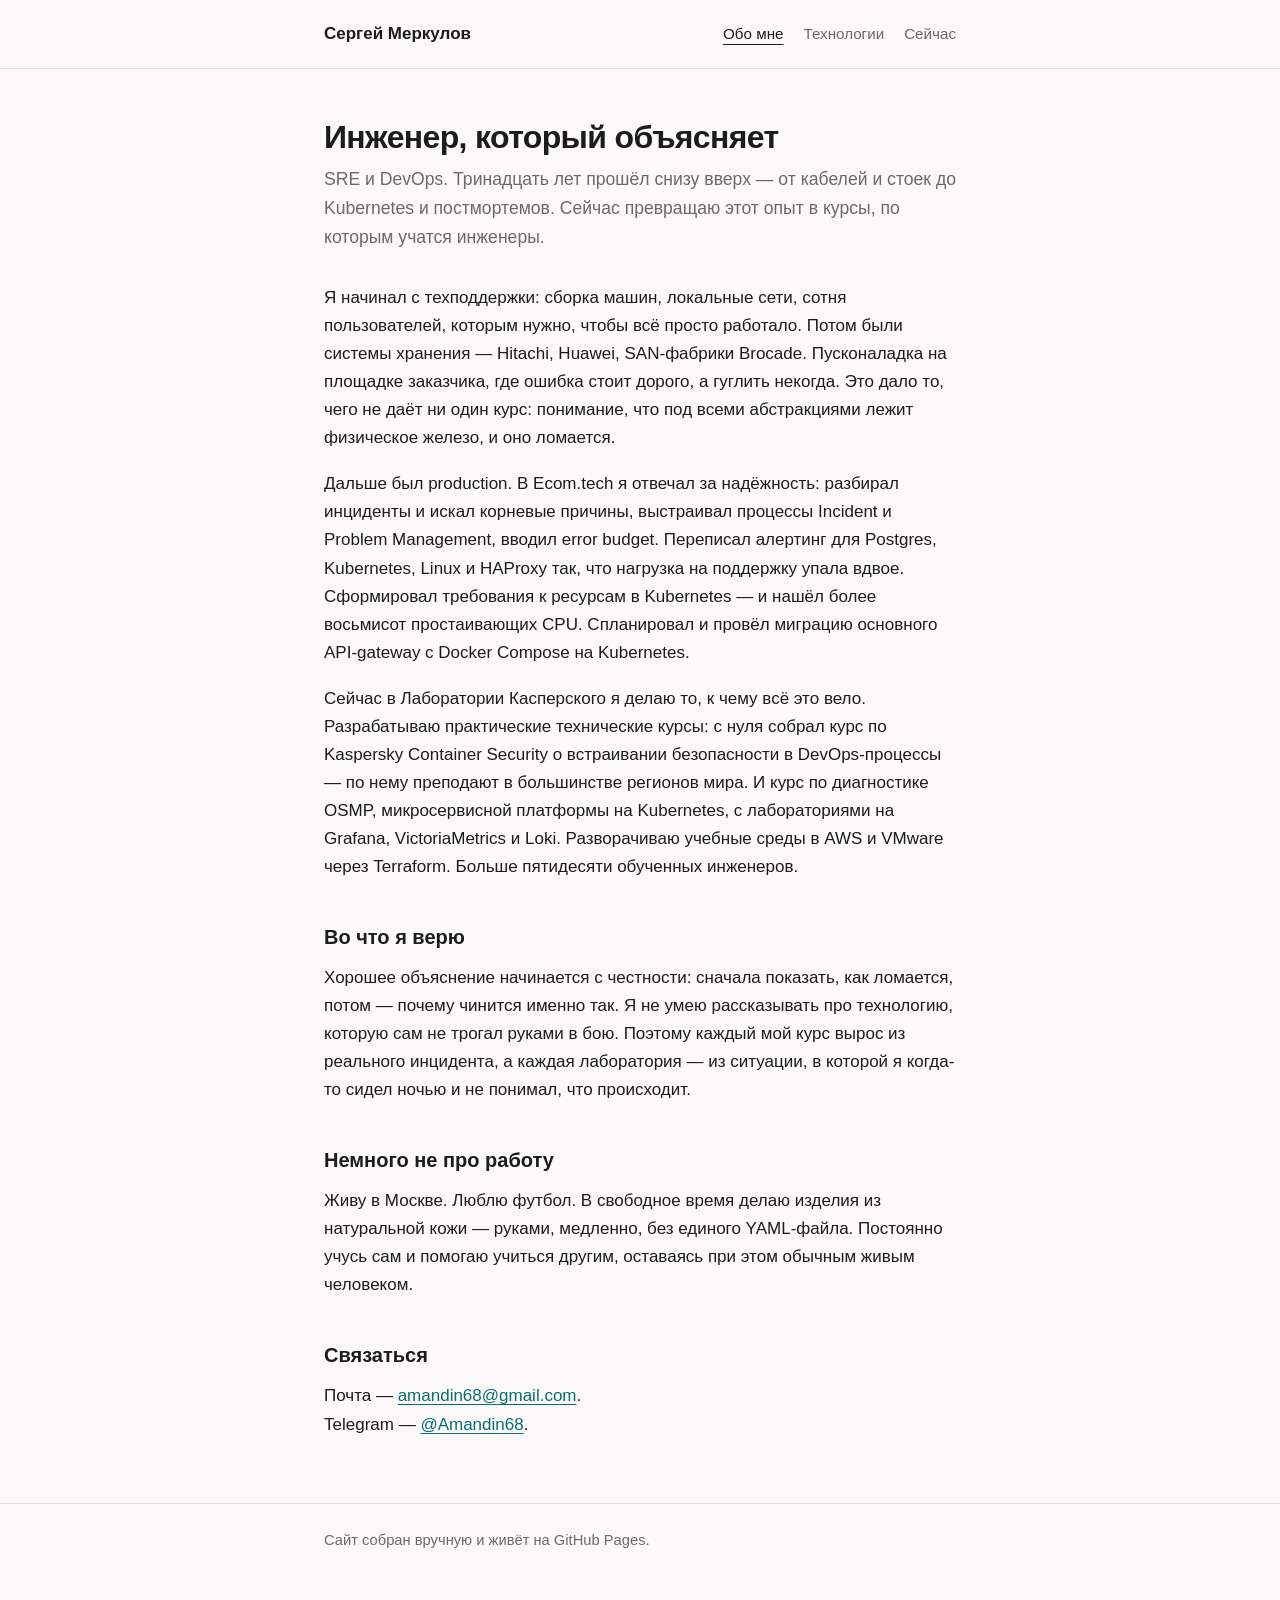
==== index.html @ e77ecf23 "Собрать сайт-визитку: три страницы на чистом HTML и CSS Первая версия личного сайта под концепцию «и" ====
<!DOCTYPE html>
<html lang="ru">
<head>
  <meta charset="utf-8">
  <!-- viewport обязателен: без него телефон покажет уменьшенную копию
       десктопной версии вместо нормальной мобильной вёрстки. -->
  <meta name="viewport" content="width=device-width, initial-scale=1">
  <title>Сергей Меркулов — SRE-инженер</title>
  <meta name="description" content="SRE и DevOps инженер из Москвы. 13 лет пути от техподдержки до Kubernetes. Сейчас разрабатываю технические тренинги в Лаборатории Касперского.">
  <link rel="stylesheet" href="style.css">
</head>
<body>

<header class="site-header">
  <div class="wrap">
    <a class="brand" href="index.html">Сергей Меркулов</a>
    <nav class="nav">
      <a href="index.html" aria-current="page">Обо мне</a>
      <a href="skills.html">Технологии</a>
      <a href="now.html">Сейчас</a>
    </nav>
  </div>
</header>

<main class="wrap">

  <h1>Инженер, который объясняет</h1>

  <p class="lead">
    SRE и DevOps. Тринадцать лет прошёл снизу вверх — от кабелей и стоек
    до Kubernetes и постмортемов. Сейчас превращаю этот опыт в курсы,
    по которым учатся инженеры.
  </p>

  <p>
    Я начинал с техподдержки: сборка машин, локальные сети, сотня
    пользователей, которым нужно, чтобы всё просто работало. Потом были
    системы хранения — Hitachi, Huawei, SAN-фабрики Brocade. Пусконаладка
    на площадке заказчика, где ошибка стоит дорого, а гуглить некогда.
    Это дало то, чего не даёт ни один курс: понимание, что под всеми
    абстракциями лежит физическое железо, и оно ломается.
  </p>

  <p>
    Дальше был production. В Ecom.tech я отвечал за надёжность: разбирал
    инциденты и искал корневые причины, выстраивал процессы Incident
    и Problem Management, вводил error budget. Переписал алертинг для
    Postgres, Kubernetes, Linux и HAProxy так, что нагрузка на поддержку
    упала вдвое. Сформировал требования к ресурсам в Kubernetes — и нашёл
    более восьмисот простаивающих CPU. Спланировал и провёл миграцию
    основного API-gateway с Docker Compose на Kubernetes.
  </p>

  <p>
    Сейчас в Лаборатории Касперского я делаю то, к чему всё это вело.
    Разрабатываю практические технические курсы: с нуля собрал курс по
    Kaspersky Container Security о встраивании безопасности в DevOps-процессы —
    по нему преподают в большинстве регионов мира. И курс по диагностике
    OSMP, микросервисной платформы на Kubernetes, с лабораториями на
    Grafana, VictoriaMetrics и Loki. Разворачиваю учебные среды в AWS
    и VMware через Terraform. Больше пятидесяти обученных инженеров.
  </p>

  <h2>Во что я верю</h2>

  <p>
    Хорошее объяснение начинается с честности: сначала показать, как
    ломается, потом — почему чинится именно так. Я не умею рассказывать
    про технологию, которую сам не трогал руками в бою. Поэтому каждый мой
    курс вырос из реального инцидента, а каждая лаборатория — из ситуации,
    в которой я когда-то сидел ночью и не понимал, что происходит.
  </p>

  <h2>Немного не про работу</h2>

  <p>
    Живу в Москве. Люблю футбол. В свободное время делаю изделия из
    натуральной кожи — руками, медленно, без единого YAML-файла.
    Постоянно учусь сам и помогаю учиться другим, оставаясь при этом
    обычным живым человеком.
  </p>

  <h2>Связаться</h2>

  <p>
    Почта — <a href="mailto:amandin68@gmail.com">amandin68@gmail.com</a>.<br>
    Telegram — <a href="https://t.me/Amandin68">@Amandin68</a>.
  </p>

</main>

<footer class="site-footer">
  <div class="wrap">
    Сайт собран вручную и живёт на GitHub Pages.
  </div>
</footer>

</body>
</html>
---- style.css ----
/* ==========================================================================
   Общие стили сайта. Один файл на все страницы.
   Читать сверху вниз: сначала переменные, потом каркас, потом блоки.
   ========================================================================== */

/* --- 1. Переменные цвета -------------------------------------------------
   Всё, что связано с цветом, задано здесь один раз и переиспользуется ниже.
   Меняешь значение тут — меняется на всём сайте.                          */

:root {
  --bg:        #fbfaf8;  /* фон страницы */
  --surface:   #ffffff;  /* фон карточек */
  --text:      #1c1c1a;  /* основной текст */
  --muted:     #6b6a66;  /* второстепенный текст */
  --accent:    #0a6c74;  /* акцент: ссылки, подчёркивания */
  --border:    #e6e3dd;  /* линии и рамки */
}

/* Тёмная тема. Браузер сам сообщает, какая тема стоит в системе,
   а мы просто переопределяем те же самые переменные.                      */
@media (prefers-color-scheme: dark) {
  :root {
    --bg:      #14161a;
    --surface: #1b1e23;
    --text:    #e8e6e1;
    --muted:   #9b9a95;
    --accent:  #5ec6cf;
    --border:  #2a2e35;
  }
}

/* --- 2. Базовый каркас --------------------------------------------------- */

* { box-sizing: border-box; }

body {
  margin: 0;
  /* Системный шрифт: тот, что уже стоит у пользователя. Ничего не грузим,
     страница открывается мгновенно и выглядит «родной» для его ОС.        */
  font-family: -apple-system, BlinkMacSystemFont, "Segoe UI", Roboto,
               "Helvetica Neue", Arial, sans-serif;
  font-size: 17px;
  line-height: 1.65;
  color: var(--text);
  background: var(--bg);
  -webkit-font-smoothing: antialiased;
}

/* Ограничитель ширины. Длинную строку тяжело читать — глаз теряет начало
   следующей. ~680px это примерно 70–80 символов, оптимум для чтения.      */
.wrap {
  max-width: 680px;
  margin: 0 auto;
  padding: 0 24px;
}

a {
  color: var(--accent);
  text-decoration-thickness: 1px;
  text-underline-offset: 3px;
}

h1, h2, h3 { line-height: 1.25; font-weight: 650; }

h1 { font-size: 2rem;    margin: 0 0 8px; letter-spacing: -0.02em; }
h2 { font-size: 1.25rem; margin: 44px 0 14px; }
h3 { font-size: 1rem;    margin: 24px 0 6px; }

p { margin: 0 0 18px; }

/* --- 3. Шапка и навигация ------------------------------------------------ */

.site-header {
  border-bottom: 1px solid var(--border);
  padding: 20px 0;
  margin-bottom: 48px;
}

.site-header .wrap {
  display: flex;
  flex-wrap: wrap;
  gap: 12px 24px;
  align-items: baseline;
  justify-content: space-between;
}

.brand {
  font-weight: 650;
  color: var(--text);
  text-decoration: none;
}

.nav {
  display: flex;
  gap: 20px;
  font-size: 0.95rem;
}

.nav a {
  color: var(--muted);
  text-decoration: none;
}

.nav a:hover { color: var(--accent); }

/* Текущая страница подсвечена — посетитель всегда понимает, где он.        */
.nav a[aria-current="page"] {
  color: var(--text);
  text-decoration: underline;
  text-underline-offset: 5px;
}

/* --- 4. Содержимое страницы ---------------------------------------------- */

.lead {
  font-size: 1.1rem;
  color: var(--muted);
  margin-bottom: 32px;
}

/* Карточка — контейнер для смыслового блока: группы навыков, пункта плана. */
.card {
  background: var(--surface);
  border: 1px solid var(--border);
  border-radius: 10px;
  padding: 18px 20px;
  margin-bottom: 14px;
}

.card h3 { margin-top: 0; }
.card p:last-child, .card ul:last-child { margin-bottom: 0; }

ul { padding-left: 22px; margin: 0 0 18px; }
li { margin-bottom: 6px; }

/* Ряд «тегов» — компактный способ показать стек, не превращая его в
   простыню из иконок.                                                     */
.tags {
  display: flex;
  flex-wrap: wrap;
  gap: 8px;
  padding: 0;
  margin: 0 0 18px;
  list-style: none;
}

.tags li {
  margin: 0;
  font-size: 0.87rem;
  color: var(--muted);
  border: 1px solid var(--border);
  border-radius: 999px;
  padding: 3px 11px;
}

/* Заметка на полях: дата обновления, короткий комментарий.                 */
.note {
  font-size: 0.9rem;
  color: var(--muted);
}

/* --- 5. Подвал ----------------------------------------------------------- */

.site-footer {
  border-top: 1px solid var(--border);
  margin-top: 64px;
  padding: 24px 0 48px;
  font-size: 0.92rem;
  color: var(--muted);
}

.site-footer a { color: var(--muted); }
.site-footer a:hover { color: var(--accent); }

/* --- 6. Узкие экраны ------------------------------------------------------
   Всё выше уже тянется по ширине, поэтому правок нужно немного: чуть
   уменьшить заголовок, чтобы он не разъезжался на телефоне.               */

@media (max-width: 520px) {
  body { font-size: 16px; }
  h1 { font-size: 1.6rem; }
  .wrap { padding: 0 18px; }
}
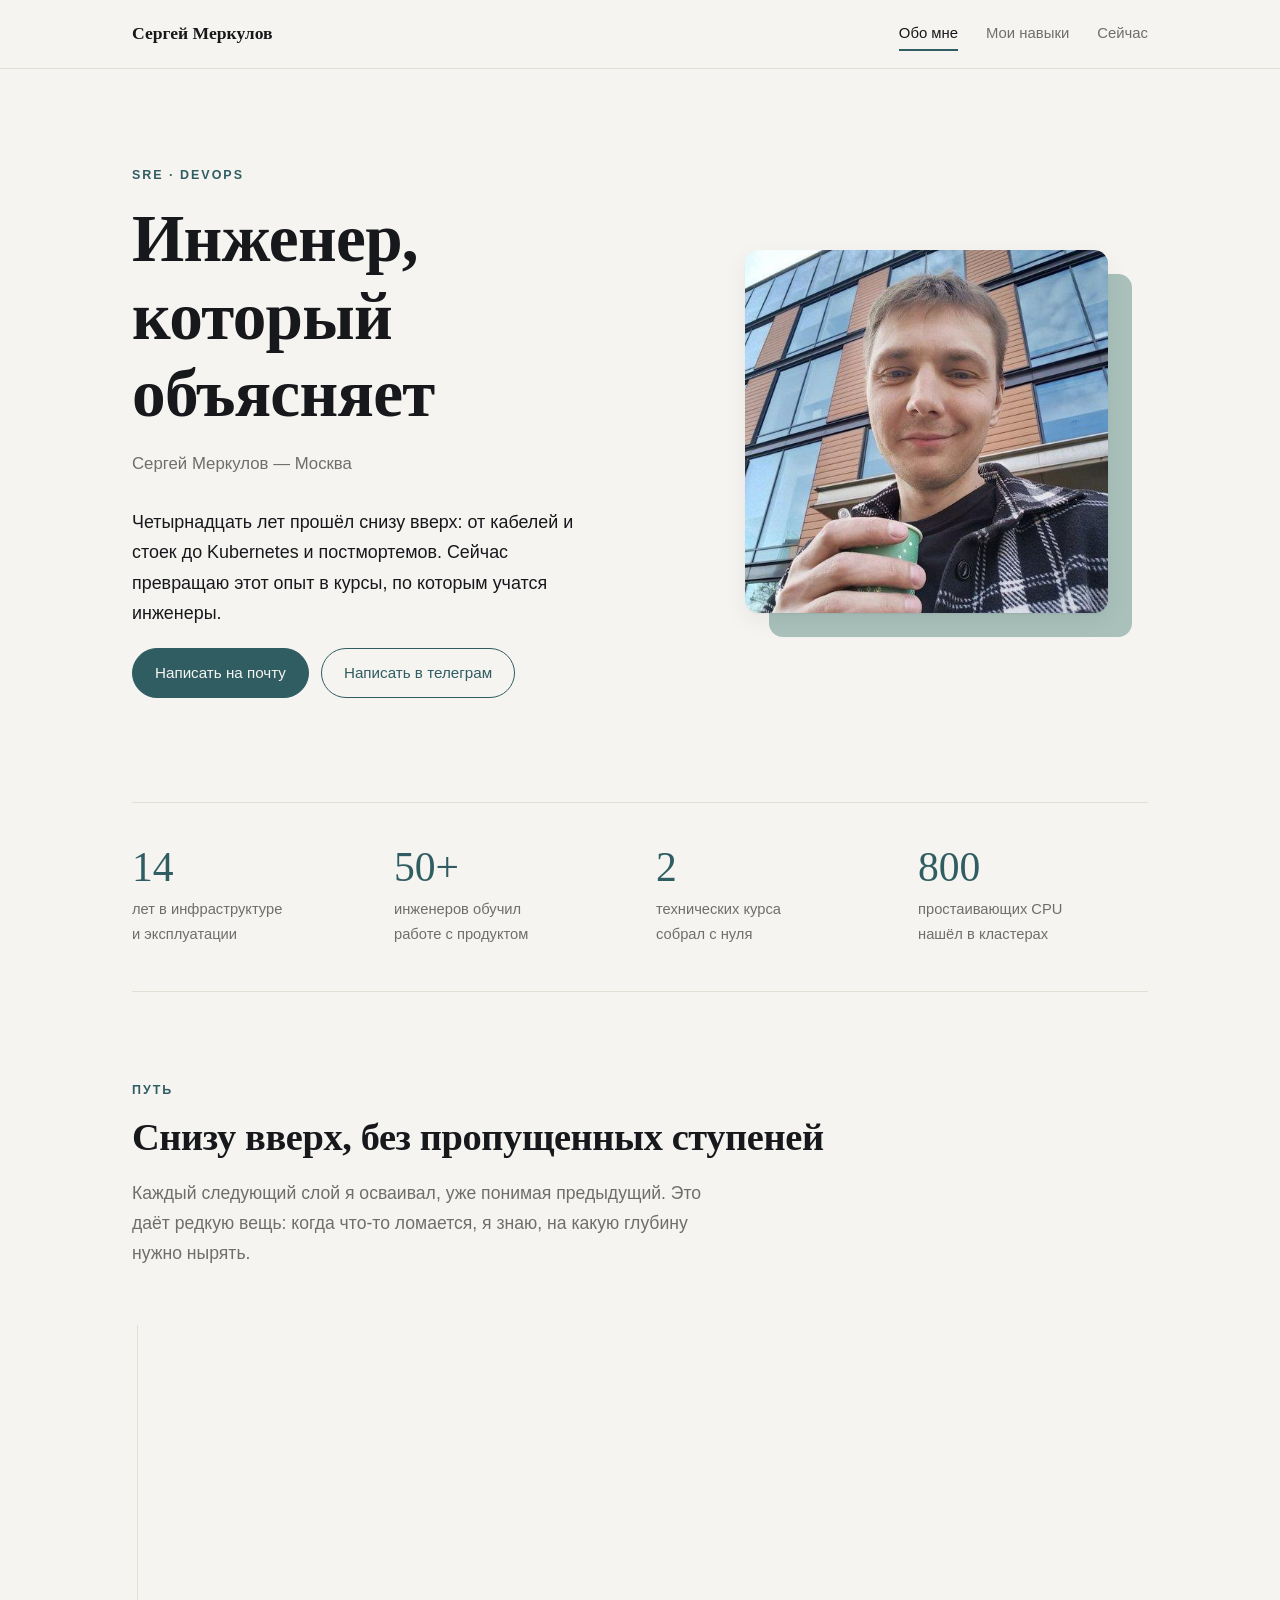
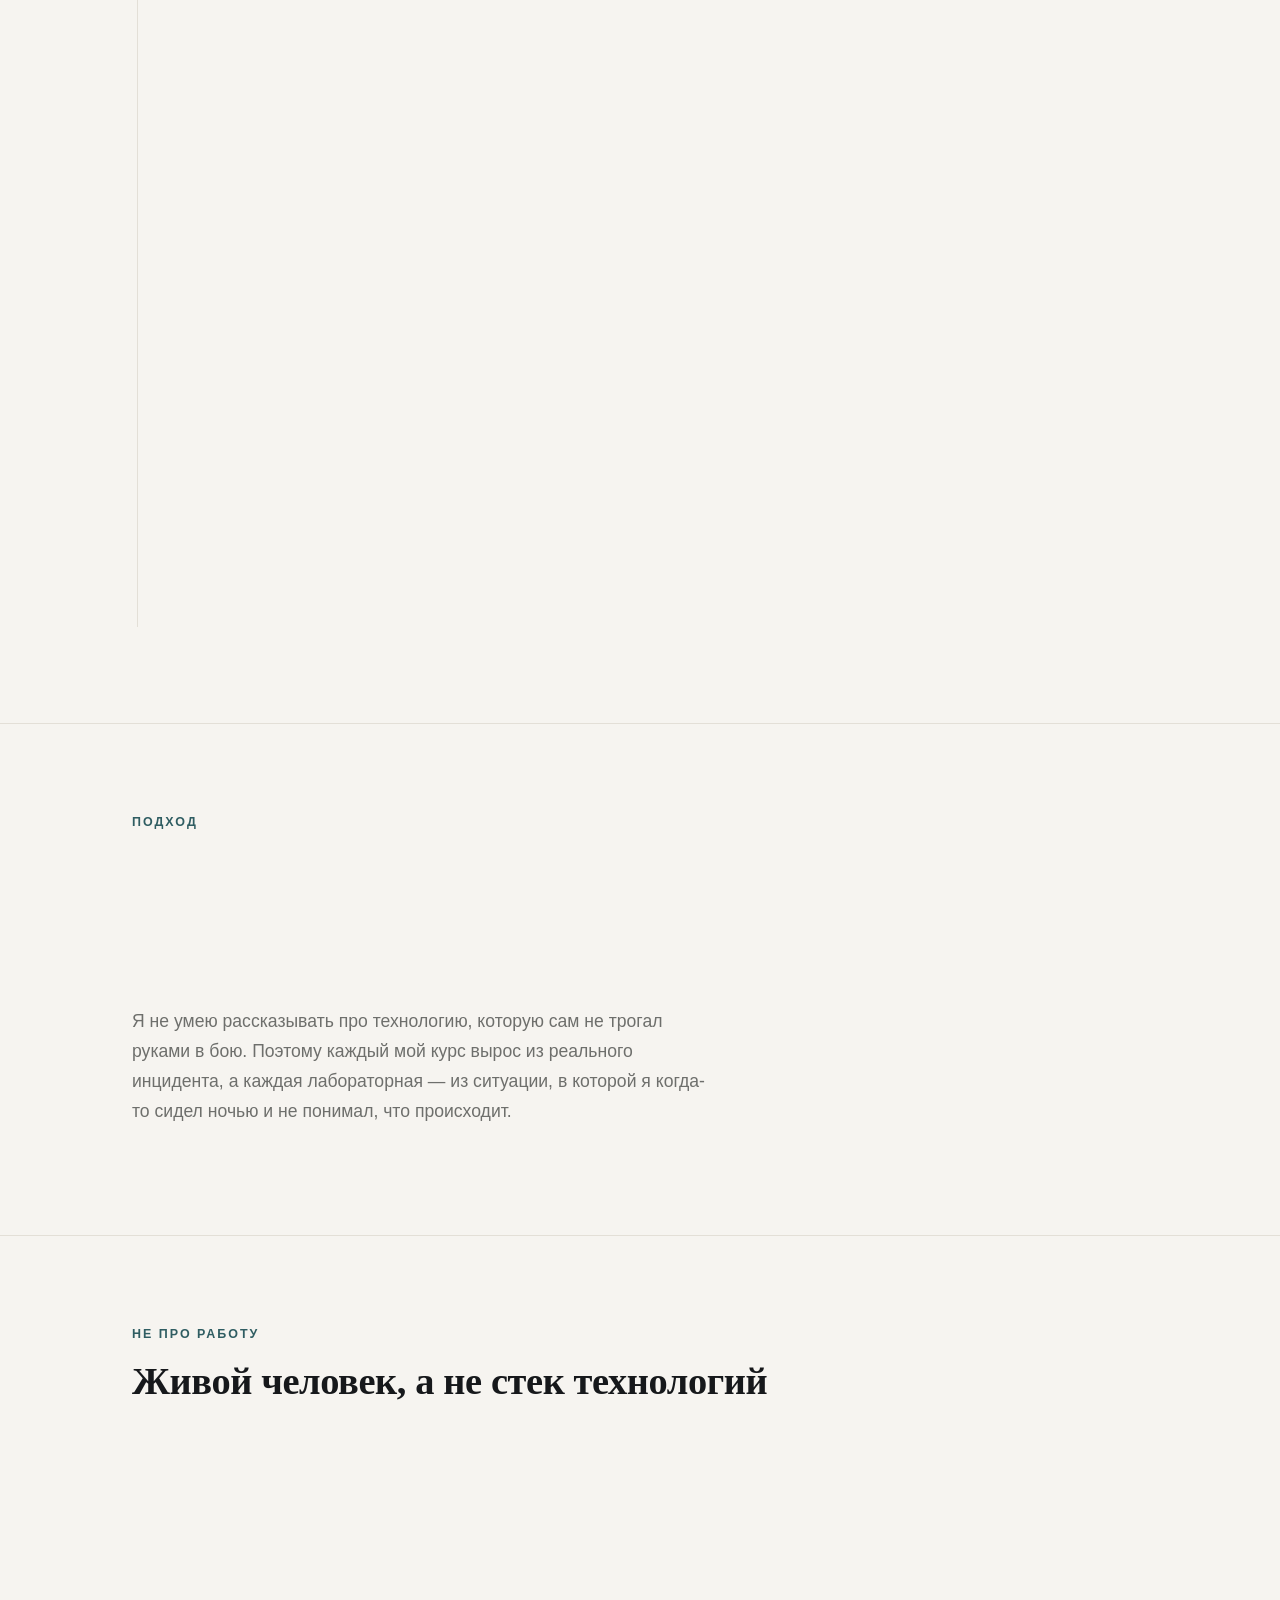
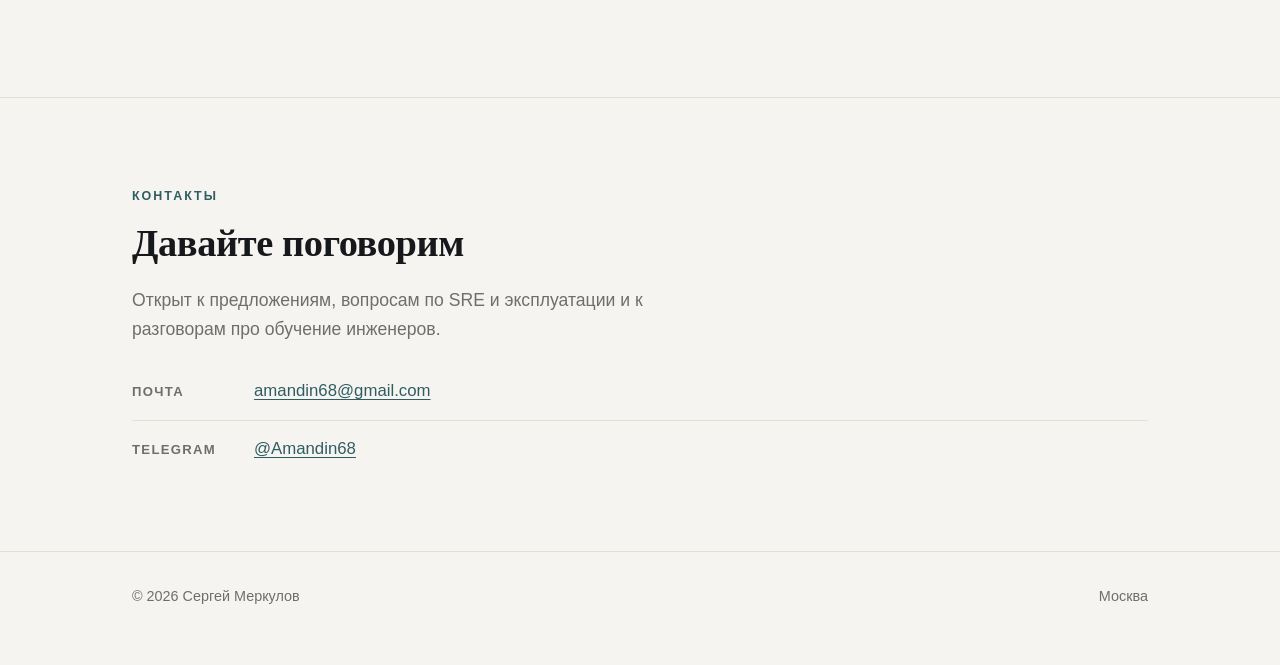
==== commit 96f21088: "First_commit" ====
--- a/index.html
+++ b/index.html
@@ -2,11 +2,22 @@
 <html lang="ru">
 <head>
   <meta charset="utf-8">
-  <!-- viewport обязателен: без него телефон покажет уменьшенную копию
-       десктопной версии вместо нормальной мобильной вёрстки. -->
   <meta name="viewport" content="width=device-width, initial-scale=1">
+  <!-- Политика безопасности: перечисляет, откуда странице разрешено что-либо
+       грузить. Всё, что не названо явно, браузер заблокирует. Для статичного
+       сайта это дёшево и закрывает целый класс атак с подменой содержимого. -->
+  <meta http-equiv="Content-Security-Policy" content="default-src 'none'; img-src 'self' data:; style-src 'self' https://fonts.googleapis.com; font-src https://fonts.gstatic.com; script-src 'self'; base-uri 'none'; form-action 'none'">
+  <!-- Не отдавать адрес нашей страницы посторонним сайтам при переходе. -->
+  <meta name="referrer" content="strict-origin-when-cross-origin">
   <title>Сергей Меркулов — SRE-инженер</title>
-  <meta name="description" content="SRE и DevOps инженер из Москвы. 13 лет пути от техподдержки до Kubernetes. Сейчас разрабатываю технические тренинги в Лаборатории Касперского.">
+  <meta name="description" content="SRE и DevOps инженер из Москвы. 14 лет пути от техподдержки до Kubernetes. Разрабатываю технические тренинги в Лаборатории Касперского.">
+
+  <!-- Шрифты подгружаются со стороннего сервера. preconnect говорит браузеру
+       открыть соединение заранее, не дожидаясь, пока дело дойдёт до CSS. -->
+  <link rel="preconnect" href="https://fonts.googleapis.com">
+  <link rel="preconnect" href="https://fonts.gstatic.com" crossorigin>
+  <link href="https://fonts.googleapis.com/css2?family=Inter:wght@400;500;600&family=Playfair+Display:wght@600&display=swap&subset=cyrillic,latin" rel="stylesheet">
+
   <link rel="stylesheet" href="style.css">
 </head>
 <body>
@@ -16,84 +27,208 @@
     <a class="brand" href="index.html">Сергей Меркулов</a>
     <nav class="nav">
       <a href="index.html" aria-current="page">Обо мне</a>
-      <a href="skills.html">Технологии</a>
+      <a href="skills.html">Мои навыки</a>
       <a href="now.html">Сейчас</a>
     </nav>
   </div>
 </header>
 
-<main class="wrap">
-
-  <h1>Инженер, который объясняет</h1>
-
-  <p class="lead">
-    SRE и DevOps. Тринадцать лет прошёл снизу вверх — от кабелей и стоек
-    до Kubernetes и постмортемов. Сейчас превращаю этот опыт в курсы,
-    по которым учатся инженеры.
-  </p>
-
-  <p>
-    Я начинал с техподдержки: сборка машин, локальные сети, сотня
-    пользователей, которым нужно, чтобы всё просто работало. Потом были
-    системы хранения — Hitachi, Huawei, SAN-фабрики Brocade. Пусконаладка
-    на площадке заказчика, где ошибка стоит дорого, а гуглить некогда.
-    Это дало то, чего не даёт ни один курс: понимание, что под всеми
-    абстракциями лежит физическое железо, и оно ломается.
-  </p>
-
-  <p>
-    Дальше был production. В Ecom.tech я отвечал за надёжность: разбирал
-    инциденты и искал корневые причины, выстраивал процессы Incident
-    и Problem Management, вводил error budget. Переписал алертинг для
-    Postgres, Kubernetes, Linux и HAProxy так, что нагрузка на поддержку
-    упала вдвое. Сформировал требования к ресурсам в Kubernetes — и нашёл
-    более восьмисот простаивающих CPU. Спланировал и провёл миграцию
-    основного API-gateway с Docker Compose на Kubernetes.
-  </p>
-
-  <p>
-    Сейчас в Лаборатории Касперского я делаю то, к чему всё это вело.
-    Разрабатываю практические технические курсы: с нуля собрал курс по
-    Kaspersky Container Security о встраивании безопасности в DevOps-процессы —
-    по нему преподают в большинстве регионов мира. И курс по диагностике
-    OSMP, микросервисной платформы на Kubernetes, с лабораториями на
-    Grafana, VictoriaMetrics и Loki. Разворачиваю учебные среды в AWS
-    и VMware через Terraform. Больше пятидесяти обученных инженеров.
-  </p>
-
-  <h2>Во что я верю</h2>
-
-  <p>
-    Хорошее объяснение начинается с честности: сначала показать, как
-    ломается, потом — почему чинится именно так. Я не умею рассказывать
-    про технологию, которую сам не трогал руками в бою. Поэтому каждый мой
-    курс вырос из реального инцидента, а каждая лаборатория — из ситуации,
-    в которой я когда-то сидел ночью и не понимал, что происходит.
-  </p>
-
-  <h2>Немного не про работу</h2>
-
-  <p>
-    Живу в Москве. Люблю футбол. В свободное время делаю изделия из
-    натуральной кожи — руками, медленно, без единого YAML-файла.
-    Постоянно учусь сам и помогаю учиться другим, оставаясь при этом
-    обычным живым человеком.
-  </p>
-
-  <h2>Связаться</h2>
-
-  <p>
-    Почта — <a href="mailto:amandin68@gmail.com">amandin68@gmail.com</a>.<br>
-    Telegram — <a href="https://t.me/Amandin68">@Amandin68</a>.
-  </p>
+<main>
+
+  <!-- ===== Первый экран ===== -->
+  <div class="wrap">
+    <div class="hero">
+      <div>
+        <p class="eyebrow">SRE · DevOps </p>
+        <h1>Инженер,<br>который объясняет</h1>
+        <p class="hero-role">Сергей Меркулов — Москва</p>
+        <p class="hero-lead">
+          Четырнадцать лет прошёл снизу вверх: от кабелей и стоек
+          до Kubernetes и постмортемов. Сейчас превращаю этот опыт
+          в курсы, по которым учатся инженеры.
+        </p>
+        <div class="actions">
+          <a class="btn btn-primary" href="mailto:amandin68@gmail.com">Написать на почту</a>
+          <a class="btn btn-ghost" href="https://t.me/Amandin68" rel="noopener noreferrer">Написать в телеграм</a>
+        </div>
+      </div>
+
+      <figure class="portrait">
+        <img src="img/photo.jpeg" alt="Сергей Меркулов" width="500" height="500">
+      </figure>
+    </div>
+  </div>
+
+  <!-- ===== Цифры ===== -->
+  <div class="wrap">
+    <div class="stats reveal">
+      <div>
+        <div class="stat-num">14</div>
+        <div class="stat-label">лет в инфраструктуре<br>и эксплуатации</div>
+      </div>
+      <div>
+        <div class="stat-num">50+</div>
+        <div class="stat-label">инженеров обучил<br>работе с продуктом</div>
+      </div>
+      <div>
+        <div class="stat-num">2</div>
+        <div class="stat-label">технических курса<br>собрал с нуля</div>
+      </div>
+      <div>
+        <div class="stat-num">800</div>
+        <div class="stat-label">простаивающих CPU<br>нашёл в кластерах</div>
+      </div>
+    </div>
+  </div>
+
+  <!-- ===== Путь ===== -->
+  <section>
+    <div class="wrap">
+      <p class="eyebrow">Путь</p>
+      <h2>Снизу вверх, без пропущенных ступеней</h2>
+      <p class="lead mb-48">
+        Каждый следующий слой я осваивал, уже понимая предыдущий.
+        Это даёт редкую вещь: когда что-то ломается, я знаю, на какую
+        глубину нужно нырять.
+      </p>
+
+      <div class="timeline">
+
+        <div class="tl-item is-now reveal">
+          <div class="tl-date">2025 — сейчас</div>
+          <h3>Лаборатория Касперского · Разработка технических тренингов</h3>
+          <p>
+            Собрал с нуля курс по Kaspersky Container Security — о том, как
+            встроить проверки безопасности в реальный процесс поставки ПО.
+            По нему преподают в большинстве регионов мира. Второй курс —
+            диагностика OSMP, микросервисной платформы на Kubernetes,
+            с лабораториями на Grafana, VictoriaMetrics и Loki. Учебные
+            среды разворачиваю через Terraform в AWS и VMware.
+          </p>
+        </div>
+
+        <div class="tl-item reveal">
+          <div class="tl-date">2022 — 2025</div>
+          <h3>Ecom.tech · SRE / DevOps</h3>
+          <p>
+            Отвечал за надёжность: разбор инцидентов и поиск корневых причин,
+            постмортемы, Incident и Problem Management, error budget.
+            Переписал алертинг для Postgres, Kubernetes, Linux и HAProxy —
+            нагрузка на поддержку упала вдвое. Спланировал и провёл миграцию
+            основного API-gateway с Docker Compose на Kubernetes.
+          </p>
+        </div>
+
+        <div class="tl-item reveal">
+          <div class="tl-date">2021 — 2022</div>
+          <h3>ВТБ · Эксперт по системам хранения</h3>
+          <p>
+            СХД Hitachi и Huawei, объектное хранение на Hitachi Content
+            Platform, отказоустойчивые репликационные кластеры,
+            SAN-фабрики Brocade. Мониторинг через SNMP и REST API.
+          </p>
+        </div>
+
+        <div class="tl-item reveal">
+          <div class="tl-date">2018 — 2021</div>
+          <h3>iCore, Техносерв · Инженер</h3>
+          <p>
+            Пусконаладка на площадке заказчика: Hitachi VSP, IBM Power,
+            SAN-директоры Brocade. Там, где ошибка стоит дорого,
+            а гуглить некогда. Тогда же начал проводить внутренние
+            семинары для коллег — первый опыт передачи знаний.
+          </p>
+        </div>
+
+        <div class="tl-item reveal">
+          <div class="tl-date">2011 — 2018</div>
+          <h3>Начало · Техподдержка и системное администрирование</h3>
+          <p>
+            Сборка машин, локальные сети, VPN между филиалами, сотня
+            пользователей, которым нужно, чтобы всё просто работало.
+            Базовое понимание, что под любой абстракцией лежит железо —
+            и оно ломается.
+          </p>
+        </div>
+
+      </div>
+    </div>
+  </section>
+
+  <!-- ===== Принципы ===== -->
+  <section class="section-line">
+    <div class="wrap">
+      <p class="eyebrow">Подход</p>
+      <blockquote class="quote reveal">
+        Хорошее объяснение начинается с честности: сначала показать,
+        как ломается, и только потом — почему чинится именно так.
+      </blockquote>
+      <p class="lead mt-32">
+        Я не умею рассказывать про технологию, которую сам не трогал руками
+        в бою. Поэтому каждый мой курс вырос из реального инцидента,
+        а каждая лабораторная — из ситуации, в которой я когда-то сидел
+        ночью и не понимал, что происходит.
+      </p>
+    </div>
+  </section>
+
+  <!-- ===== Личное ===== -->
+  <section class="section-line">
+    <div class="wrap">
+      <p class="eyebrow">Не про работу</p>
+      <h2 class="mb-36">Живой человек, а не стек технологий</h2>
+      <div class="grid">
+        <div class="card reveal">
+          <h3>Футбол</h3>
+          <p>Лучший способ выгрузить голову после недели разборов инцидентов.</p>
+        </div>
+        <div class="card reveal">
+          <h3>Кожа</h3>
+          <p>Делаю изделия из натуральной кожи. Руками, медленно, без единого YAML-файла.</p>
+        </div>
+        <div class="card reveal">
+          <h3>Учиться и учить</h3>
+          <p>Постоянно учусь сам и помогаю учиться другим — оставаясь при этом обычным живым человеком.</p>
+        </div>
+      </div>
+    </div>
+  </section>
+
+  <!-- ===== Контакты ===== -->
+  <section class="section-line">
+    <div class="wrap">
+      <p class="eyebrow">Контакты</p>
+      <h2>Давайте поговорим</h2>
+      <p class="lead mb-32">
+        Открыт к предложениям, вопросам по SRE и эксплуатации
+        и к разговорам про обучение инженеров.
+      </p>
+      <ul class="contact-list">
+        <li>
+          <span class="contact-kind">Почта</span>
+          <a href="mailto:amandin68@gmail.com">amandin68@gmail.com</a>
+        </li>
+        <li>
+          <span class="contact-kind">Telegram</span>
+          <!-- rel="noopener" закрывает открытой вкладке доступ к нашей
+               странице через window.opener. noreferrer не передаёт адрес
+               страницы, с которой ушли. -->
+          <a href="https://t.me/Amandin68" rel="noopener noreferrer">@Amandin68</a>
+        </li>
+      </ul>
+    </div>
+  </section>
 
 </main>
 
 <footer class="site-footer">
   <div class="wrap">
-    Сайт собран вручную и живёт на GitHub Pages.
+    <span>© 2026 Сергей Меркулов</span>
+    <span>Москва</span>
   </div>
 </footer>
+
+<script src="main.js"></script>
 
 </body>
 </html>
--- a/style.css
+++ b/style.css
@@ -1,183 +1,478 @@
 /* ==========================================================================
-   Общие стили сайта. Один файл на все страницы.
-   Читать сверху вниз: сначала переменные, потом каркас, потом блоки.
+   Сергей Меркулов — стили сайта.
+   Порядок: переменные → типографика → каркас → шапка → hero → блоки → подвал.
    ========================================================================== */
 
-/* --- 1. Переменные цвета -------------------------------------------------
-   Всё, что связано с цветом, задано здесь один раз и переиспользуется ниже.
-   Меняешь значение тут — меняется на всём сайте.                          */
+/* --- 1. Переменные -------------------------------------------------------
+   Вся палитра и размеры собраны здесь. Меняешь тут — меняется везде.      */
 
 :root {
-  --bg:        #fbfaf8;  /* фон страницы */
+  --paper:     #f6f4f0;  /* фон страницы, тёплый белый */
   --surface:   #ffffff;  /* фон карточек */
-  --text:      #1c1c1a;  /* основной текст */
-  --muted:     #6b6a66;  /* второстепенный текст */
-  --accent:    #0a6c74;  /* акцент: ссылки, подчёркивания */
-  --border:    #e6e3dd;  /* линии и рамки */
-}
-
-/* Тёмная тема. Браузер сам сообщает, какая тема стоит в системе,
-   а мы просто переопределяем те же самые переменные.                      */
+  --ink:       #16181b;  /* основной текст */
+  --muted:     #6e6f6c;  /* второстепенный текст */
+  --accent:    #2f5d62;  /* глубокий teal: ссылки, акценты */
+  --accent-2:  #a9c0bb;  /* мягкий teal: заливка блока с фото */
+  --line:      #e3dfd7;  /* линии и рамки */
+
+  --radius:    14px;
+  --shadow:    0 1px 2px rgba(20,22,25,.04), 0 8px 24px rgba(20,22,25,.06);
+}
+
 @media (prefers-color-scheme: dark) {
   :root {
-    --bg:      #14161a;
-    --surface: #1b1e23;
-    --text:    #e8e6e1;
-    --muted:   #9b9a95;
-    --accent:  #5ec6cf;
-    --border:  #2a2e35;
+    --paper:    #101215;
+    --surface:  #171a1e;
+    --ink:      #eceae5;
+    --muted:    #9a9a96;
+    --accent:   #7fc4c9;
+    --accent-2: #2b4b4f;
+    --line:     #262a2f;
+    --shadow:   0 1px 2px rgba(0,0,0,.3), 0 8px 24px rgba(0,0,0,.25);
   }
 }
 
-/* --- 2. Базовый каркас --------------------------------------------------- */
+/* --- 2. Сброс и типографика ---------------------------------------------- */
 
 * { box-sizing: border-box; }
+
+html { scroll-behavior: smooth; }
 
 body {
   margin: 0;
-  /* Системный шрифт: тот, что уже стоит у пользователя. Ничего не грузим,
-     страница открывается мгновенно и выглядит «родной» для его ОС.        */
-  font-family: -apple-system, BlinkMacSystemFont, "Segoe UI", Roboto,
-               "Helvetica Neue", Arial, sans-serif;
+  font-family: "Inter", -apple-system, BlinkMacSystemFont, "Segoe UI",
+               Roboto, sans-serif;
   font-size: 17px;
-  line-height: 1.65;
-  color: var(--text);
-  background: var(--bg);
+  line-height: 1.7;
+  color: var(--ink);
+  background: var(--paper);
   -webkit-font-smoothing: antialiased;
 }
 
-/* Ограничитель ширины. Длинную строку тяжело читать — глаз теряет начало
-   следующей. ~680px это примерно 70–80 символов, оптимум для чтения.      */
+/* Заголовки — антиква (шрифт с засечками). Контраст с рубленым текстом
+   это самый дешёвый способ сделать страницу похожей на дизайн, а не на
+   документ.                                                               */
+h1, h2, h3, .display {
+  font-family: "Playfair Display", Georgia, "Times New Roman", serif;
+  font-weight: 600;
+  line-height: 1.15;
+  letter-spacing: -0.01em;
+  margin: 0;
+}
+
+/* clamp(минимум, желаемое, максимум) — размер сам подстраивается под
+   ширину экрана, без отдельных правил для телефона.                       */
+h1 { font-size: clamp(2.4rem, 7vw, 4.2rem); }
+h2 { font-size: clamp(1.7rem, 4vw, 2.4rem); margin-bottom: 20px; }
+h3 { font-size: 1.15rem; margin-bottom: 8px; }
+
+p { margin: 0 0 20px; }
+
+a { color: var(--accent); text-underline-offset: 3px; }
+
+/* Надзаголовок: мелкая строчка вразрядку над секцией.                     */
+.eyebrow {
+  font-family: "Inter", sans-serif;
+  font-size: 0.78rem;
+  font-weight: 600;
+  letter-spacing: 0.16em;
+  text-transform: uppercase;
+  color: var(--accent);
+  margin: 0 0 14px;
+}
+
+/* --- 3. Каркас ------------------------------------------------------------ */
+
 .wrap {
-  max-width: 680px;
+  max-width: 1080px;
   margin: 0 auto;
-  padding: 0 24px;
-}
-
-a {
+  padding: 0 32px;
+}
+
+/* Узкий вариант — для длинного текста, который нужно читать.              */
+.wrap-narrow { max-width: 720px; }
+
+section { padding: 88px 0; }
+
+.section-line { border-top: 1px solid var(--line); }
+
+/* --- 4. Шапка ------------------------------------------------------------
+   position: sticky — шапка прилипает к верху при прокрутке.
+   backdrop-filter размывает то, что проезжает под ней.                    */
+
+.site-header {
+  position: sticky;
+  top: 0;
+  z-index: 10;
+  background: color-mix(in srgb, var(--paper) 82%, transparent);
+  backdrop-filter: blur(12px);
+  border-bottom: 1px solid var(--line);
+}
+
+.site-header .wrap {
+  display: flex;
+  align-items: center;
+  justify-content: space-between;
+  gap: 24px;
+  height: 68px;
+}
+
+.brand {
+  font-family: "Playfair Display", Georgia, serif;
+  font-size: 1.1rem;
+  font-weight: 600;
+  color: var(--ink);
+  text-decoration: none;
+}
+
+.nav { display: flex; gap: 28px; font-size: 0.93rem; }
+
+.nav a {
+  color: var(--muted);
+  text-decoration: none;
+  position: relative;
+  padding: 4px 0;
+  transition: color .2s;
+}
+
+.nav a:hover { color: var(--ink); }
+
+/* Подчёркивание выезжает из центра при наведении и у активной страницы.   */
+.nav a::after {
+  content: "";
+  position: absolute;
+  left: 0; bottom: 0;
+  width: 100%;
+  height: 1.5px;
+  background: var(--accent);
+  transform: scaleX(0);
+  transition: transform .25s ease;
+}
+
+.nav a:hover::after,
+.nav a[aria-current="page"]::after { transform: scaleX(1); }
+
+.nav a[aria-current="page"] { color: var(--ink); }
+
+/* --- 5. Hero -------------------------------------------------------------
+   Две колонки: текст и портрет. На узком экране схлопывается в одну.      */
+
+.hero {
+  display: grid;
+  grid-template-columns: 1.15fr 1fr;
+  gap: 64px;
+  align-items: center;
+  padding: 96px 0 104px;
+}
+
+.hero-role {
+  font-size: 1.05rem;
+  color: var(--muted);
+  margin: 18px 0 28px;
+}
+
+.hero-lead {
+  font-size: 1.12rem;
+  max-width: 46ch;
+}
+
+/* Портрет на цветной подложке — приём из референса: фото не висит
+   в пустоте, а лежит на плашке, смещённой в сторону.                      */
+.portrait {
+  position: relative;
+  aspect-ratio: 1 / 1;   /* под квадратное исходное фото — без обрезки лица */
+}
+
+.portrait::before {
+  content: "";
+  position: absolute;
+  inset: 24px -24px -24px 24px;
+  background: var(--accent-2);
+  border-radius: var(--radius);
+}
+
+.portrait img {
+  position: relative;
+  width: 100%;
+  height: 100%;
+  object-fit: cover;      /* кадрирует фото под рамку, не искажая пропорции */
+  object-position: center 40%;  /* точка кадрирования чуть выше центра — лицо */
+  border-radius: var(--radius);
+  box-shadow: var(--shadow);
+  display: block;
+}
+
+/* --- 6. Кнопки ------------------------------------------------------------ */
+
+.actions { display: flex; flex-wrap: wrap; gap: 12px; }
+
+.btn {
+  display: inline-flex;
+  align-items: center;
+  gap: 8px;
+  font-size: 0.95rem;
+  font-weight: 500;
+  text-decoration: none;
+  padding: 11px 22px;
+  border-radius: 999px;
+  border: 1px solid var(--accent);
+  transition: transform .2s, box-shadow .2s, background .2s;
+}
+
+.btn-primary { background: var(--accent); color: var(--paper); }
+.btn-ghost   { background: transparent;   color: var(--accent); }
+
+.btn:hover { transform: translateY(-2px); box-shadow: var(--shadow); }
+
+/* --- 7. Цифры ------------------------------------------------------------- */
+
+.stats {
+  display: grid;
+  grid-template-columns: repeat(auto-fit, minmax(160px, 1fr));
+  gap: 32px;
+  padding: 44px 0;
+  border-top: 1px solid var(--line);
+  border-bottom: 1px solid var(--line);
+}
+
+.stat-num {
+  font-family: "Playfair Display", Georgia, serif;
+  font-size: 2.6rem;
+  line-height: 1;
   color: var(--accent);
-  text-decoration-thickness: 1px;
-  text-underline-offset: 3px;
-}
-
-h1, h2, h3 { line-height: 1.25; font-weight: 650; }
-
-h1 { font-size: 2rem;    margin: 0 0 8px; letter-spacing: -0.02em; }
-h2 { font-size: 1.25rem; margin: 44px 0 14px; }
-h3 { font-size: 1rem;    margin: 24px 0 6px; }
-
-p { margin: 0 0 18px; }
-
-/* --- 3. Шапка и навигация ------------------------------------------------ */
-
-.site-header {
-  border-bottom: 1px solid var(--border);
-  padding: 20px 0;
-  margin-bottom: 48px;
-}
-
-.site-header .wrap {
+}
+
+.stat-label { font-size: 0.92rem; color: var(--muted); margin-top: 8px; }
+
+/* --- 8. Таймлайн ---------------------------------------------------------
+   Вертикальная линия слева, точки на ней — этапы пути.                    */
+
+/* Ширину ограничиваем у самого блока, а не у контейнера: так левый край
+   остаётся общим для всей страницы, а строки не становятся нечитаемо
+   длинными.                                                               */
+.timeline { position: relative; padding-left: 32px; max-width: 760px; }
+
+.timeline::before {
+  content: "";
+  position: absolute;
+  left: 5px; top: 8px; bottom: 8px;
+  width: 1px;
+  background: var(--line);
+}
+
+.tl-item { position: relative; margin-bottom: 40px; }
+.tl-item:last-child { margin-bottom: 0; }
+
+.tl-item::before {
+  content: "";
+  position: absolute;
+  left: -32px; top: 10px;
+  width: 11px; height: 11px;
+  border-radius: 50%;
+  background: var(--paper);
+  border: 2px solid var(--accent);
+}
+
+/* Текущий этап — залитая точка с ореолом.                                 */
+.tl-item.is-now::before {
+  background: var(--accent);
+  box-shadow: 0 0 0 5px color-mix(in srgb, var(--accent) 18%, transparent);
+}
+
+.tl-date {
+  font-size: 0.82rem;
+  font-weight: 600;
+  letter-spacing: 0.08em;
+  text-transform: uppercase;
+  color: var(--muted);
+  margin-bottom: 4px;
+}
+
+.tl-item h3 { margin-bottom: 6px; }
+.tl-item p  { margin-bottom: 0; color: var(--muted); }
+
+/* --- 9. Карточки ---------------------------------------------------------- */
+
+.grid {
+  display: grid;
+  grid-template-columns: repeat(auto-fit, minmax(280px, 1fr));
+  gap: 18px;
+}
+
+.card {
+  background: var(--surface);
+  border: 1px solid var(--line);
+  border-radius: var(--radius);
+  padding: 26px 24px;
+  transition: transform .2s, box-shadow .2s;
+}
+
+.card:hover { transform: translateY(-3px); box-shadow: var(--shadow); }
+.card p:last-child, .card ul:last-child { margin-bottom: 0; }
+.card p { color: var(--muted); margin-bottom: 0; }
+
+/* Карточка с цветной полосой слева — для акцентных блоков.                */
+.card-accent { border-left: 3px solid var(--accent); }
+
+/* --- 10. Теги ------------------------------------------------------------- */
+
+.tags {
+  display: flex;
+  flex-wrap: wrap;
+  gap: 9px;
+  padding: 0; margin: 0;
+  list-style: none;
+}
+
+.tags li {
+  font-size: 0.88rem;
+  color: var(--muted);
+  background: var(--surface);
+  border: 1px solid var(--line);
+  border-radius: 999px;
+  padding: 5px 14px;
+  transition: color .2s, border-color .2s;
+}
+
+.tags li:hover { color: var(--accent); border-color: var(--accent); }
+
+/* --- 11. Цитата ----------------------------------------------------------- */
+
+.quote {
+  font-family: "Playfair Display", Georgia, serif;
+  font-size: clamp(1.3rem, 3vw, 1.9rem);
+  line-height: 1.4;
+  border-left: 3px solid var(--accent);
+  padding-left: 28px;
+  margin: 0;
+  max-width: 780px;
+  color: var(--ink);
+}
+
+/* --- 12. Прочее ----------------------------------------------------------- */
+
+.lead { font-size: 1.1rem; color: var(--muted); max-width: 60ch; }
+
+.note { font-size: 0.9rem; color: var(--muted); }
+
+/* Заголовок внутренней страницы — крупный, но мельче, чем на главной.     */
+.page-title { font-size: clamp(2rem, 5vw, 3.2rem); }
+
+/* Вводный блок страницы: надзаголовок, имя раздела, пояснение.            */
+.page-intro { padding-bottom: 40px; }
+.page-intro .lead { margin-top: 24px; }
+
+/* Секция сразу после вводного блока — без двойного отступа сверху.        */
+.section-tight { padding-top: 28px; }
+
+/* Одна колонка карточек в полную ширину контейнера.                       */
+.stack { display: grid; grid-template-columns: 1fr; gap: 18px; }
+
+/* Утилиты отступов. Нужны, чтобы не писать style="" прямо в HTML:
+   инлайновые стили пришлось бы разрешать в политике безопасности,
+   а это ослабляет защиту от подмены содержимого.                         */
+.mt-32 { margin-top: 32px; }
+.mb-28 { margin-bottom: 28px; }
+.mb-32 { margin-bottom: 32px; }
+.mb-36 { margin-bottom: 36px; }
+.mb-48 { margin-bottom: 48px; }
+
+ul.plain { padding-left: 20px; margin: 0 0 18px; color: var(--muted); }
+ul.plain li { margin-bottom: 6px; }
+
+/* Список контактов: слева подпись «что это», справа сам адрес.
+   Так посетитель не гадает, куда ведёт ссылка.                            */
+.contact-list {
+  list-style: none;
+  padding: 0;
+  margin: 0;
+  display: grid;
+  gap: 14px;
+}
+
+.contact-list li {
+  display: flex;
+  flex-wrap: wrap;
+  align-items: baseline;
+  gap: 6px 14px;
+  margin: 0;
+  padding-bottom: 14px;
+  border-bottom: 1px solid var(--line);
+}
+
+.contact-list li:last-child { border-bottom: 0; padding-bottom: 0; }
+
+.contact-kind {
+  min-width: 108px;
+  font-size: 0.82rem;
+  font-weight: 600;
+  letter-spacing: 0.1em;
+  text-transform: uppercase;
+  color: var(--muted);
+}
+
+.contact-list a { font-size: 1.05rem; }
+
+/* --- 13. Подвал ----------------------------------------------------------- */
+
+.site-footer {
+  border-top: 1px solid var(--line);
+  padding: 32px 0 56px;
+  font-size: 0.9rem;
+  color: var(--muted);
+}
+
+.site-footer .wrap {
   display: flex;
   flex-wrap: wrap;
   gap: 12px 24px;
-  align-items: baseline;
   justify-content: space-between;
 }
 
-.brand {
-  font-weight: 650;
-  color: var(--text);
-  text-decoration: none;
-}
-
-.nav {
-  display: flex;
-  gap: 20px;
-  font-size: 0.95rem;
-}
-
-.nav a {
-  color: var(--muted);
-  text-decoration: none;
-}
-
-.nav a:hover { color: var(--accent); }
-
-/* Текущая страница подсвечена — посетитель всегда понимает, где он.        */
-.nav a[aria-current="page"] {
-  color: var(--text);
-  text-decoration: underline;
-  text-underline-offset: 5px;
-}
-
-/* --- 4. Содержимое страницы ---------------------------------------------- */
-
-.lead {
-  font-size: 1.1rem;
-  color: var(--muted);
-  margin-bottom: 32px;
-}
-
-/* Карточка — контейнер для смыслового блока: группы навыков, пункта плана. */
-.card {
-  background: var(--surface);
-  border: 1px solid var(--border);
-  border-radius: 10px;
-  padding: 18px 20px;
-  margin-bottom: 14px;
-}
-
-.card h3 { margin-top: 0; }
-.card p:last-child, .card ul:last-child { margin-bottom: 0; }
-
-ul { padding-left: 22px; margin: 0 0 18px; }
-li { margin-bottom: 6px; }
-
-/* Ряд «тегов» — компактный способ показать стек, не превращая его в
-   простыню из иконок.                                                     */
-.tags {
-  display: flex;
-  flex-wrap: wrap;
-  gap: 8px;
-  padding: 0;
-  margin: 0 0 18px;
-  list-style: none;
-}
-
-.tags li {
-  margin: 0;
-  font-size: 0.87rem;
-  color: var(--muted);
-  border: 1px solid var(--border);
-  border-radius: 999px;
-  padding: 3px 11px;
-}
-
-/* Заметка на полях: дата обновления, короткий комментарий.                 */
-.note {
-  font-size: 0.9rem;
-  color: var(--muted);
-}
-
-/* --- 5. Подвал ----------------------------------------------------------- */
-
-.site-footer {
-  border-top: 1px solid var(--border);
-  margin-top: 64px;
-  padding: 24px 0 48px;
-  font-size: 0.92rem;
-  color: var(--muted);
-}
-
 .site-footer a { color: var(--muted); }
-.site-footer a:hover { color: var(--accent); }
-
-/* --- 6. Узкие экраны ------------------------------------------------------
-   Всё выше уже тянется по ширине, поэтому правок нужно немного: чуть
-   уменьшить заголовок, чтобы он не разъезжался на телефоне.               */
-
-@media (max-width: 520px) {
+
+/* --- 14. Появление при прокрутке -----------------------------------------
+   Блоки чуть всплывают, когда доходят до экрана.
+
+   Важно: прятать их можно ТОЛЬКО если скрипт точно работает, иначе при
+   отключённом или упавшем JS страница останется пустой. Поэтому правило
+   ниже привязано к классу .js, который вешает сам скрипт. Нет скрипта —
+   нет класса — весь текст виден как обычно.                              */
+
+.js .reveal {
+  opacity: 0;
+  transform: translateY(16px);
+  transition: opacity .6s ease, transform .6s ease;
+}
+
+.js .reveal.is-visible { opacity: 1; transform: none; }
+
+/* Уважаем системную настройку «уменьшить движение»: кому анимация мешает
+   или вызывает дурноту — тот получит статичную страницу.                  */
+@media (prefers-reduced-motion: reduce) {
+  html { scroll-behavior: auto; }
+  .reveal { opacity: 1; transform: none; transition: none; }
+  .card:hover, .btn:hover { transform: none; }
+}
+
+/* --- 15. Узкие экраны ----------------------------------------------------- */
+
+@media (max-width: 860px) {
+  .hero {
+    grid-template-columns: 1fr;
+    gap: 48px;
+    padding: 56px 0 72px;
+  }
+  /* Портрет первым: на телефоне лицо важнее текста в первом экране.       */
+  .portrait { order: -1; max-width: 320px; }
+  .portrait::before { inset: 16px -16px -16px 16px; }
+  section { padding: 64px 0; }
+}
+
+@media (max-width: 560px) {
   body { font-size: 16px; }
-  h1 { font-size: 1.6rem; }
-  .wrap { padding: 0 18px; }
-}
+  .wrap { padding: 0 20px; }
+  .nav { gap: 18px; font-size: 0.88rem; }
+  .site-header .wrap { height: 60px; }
+  .stat-num { font-size: 2.1rem; }
+}
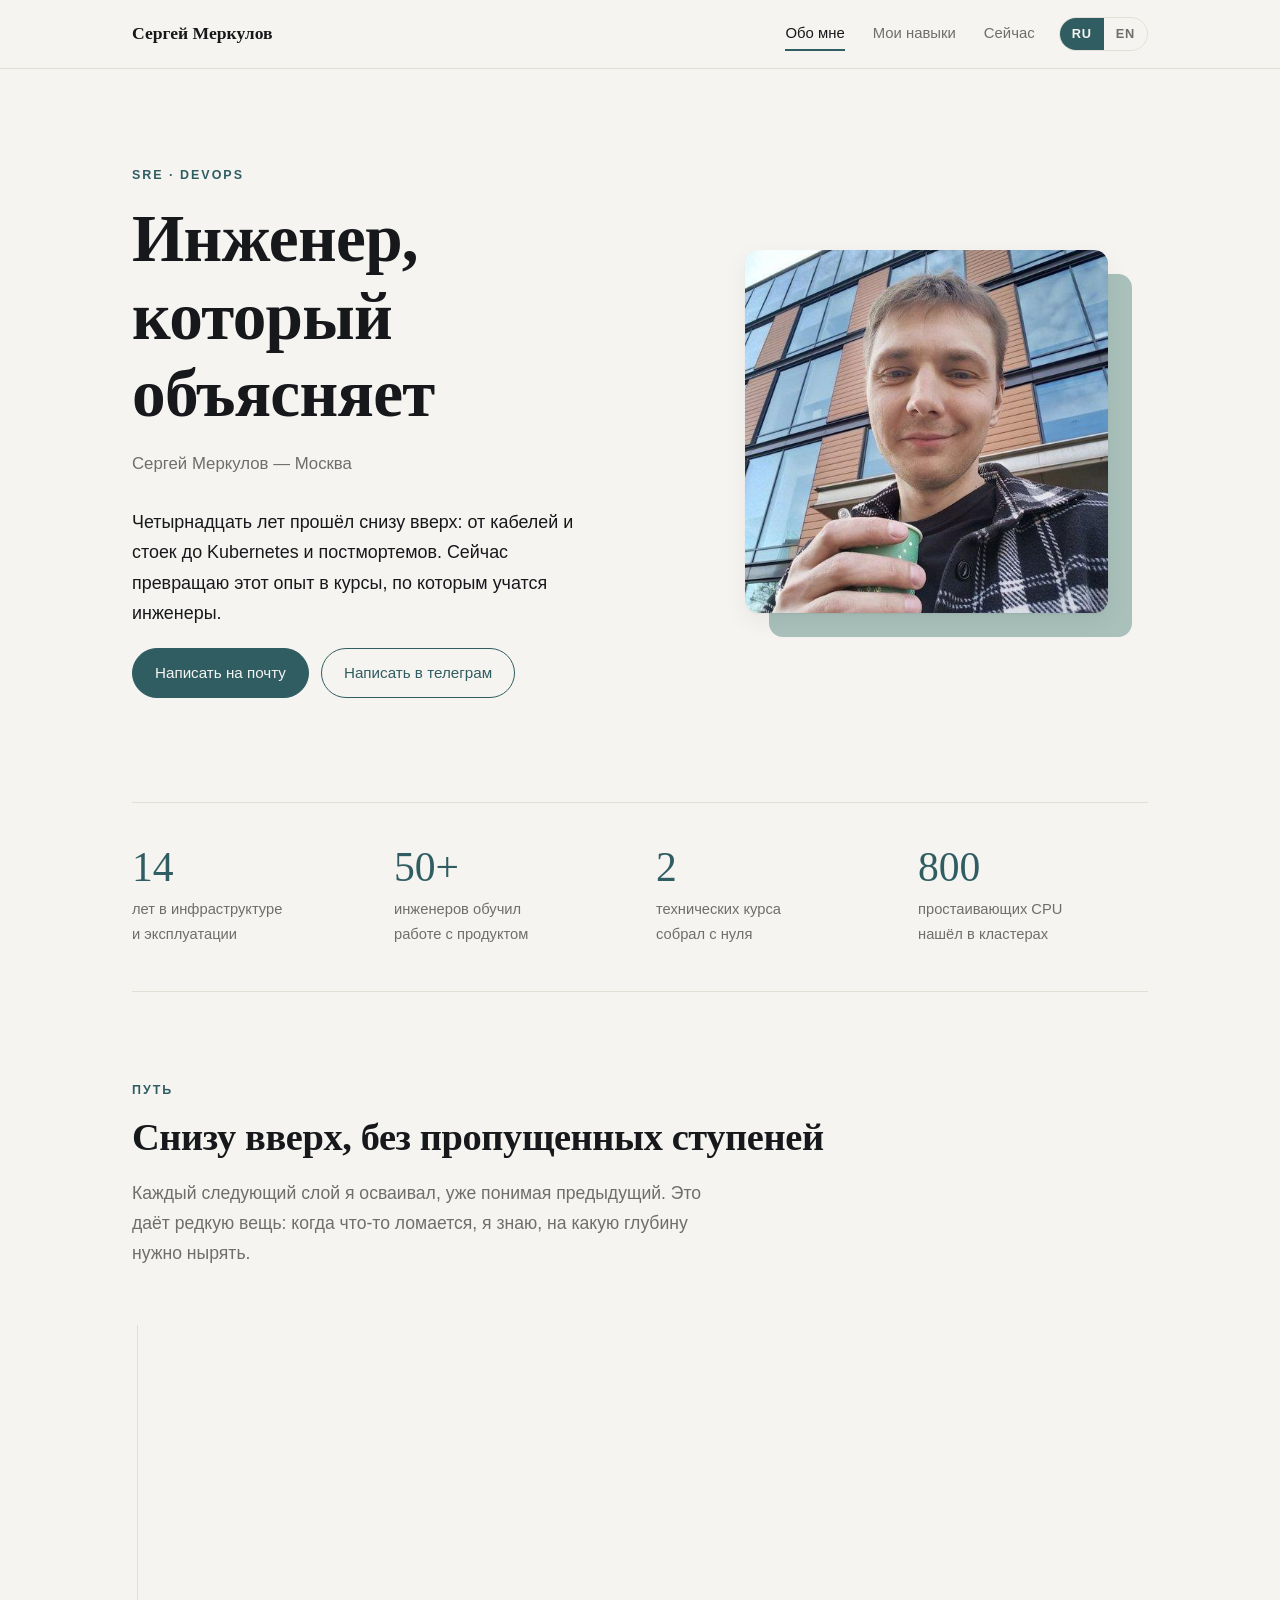
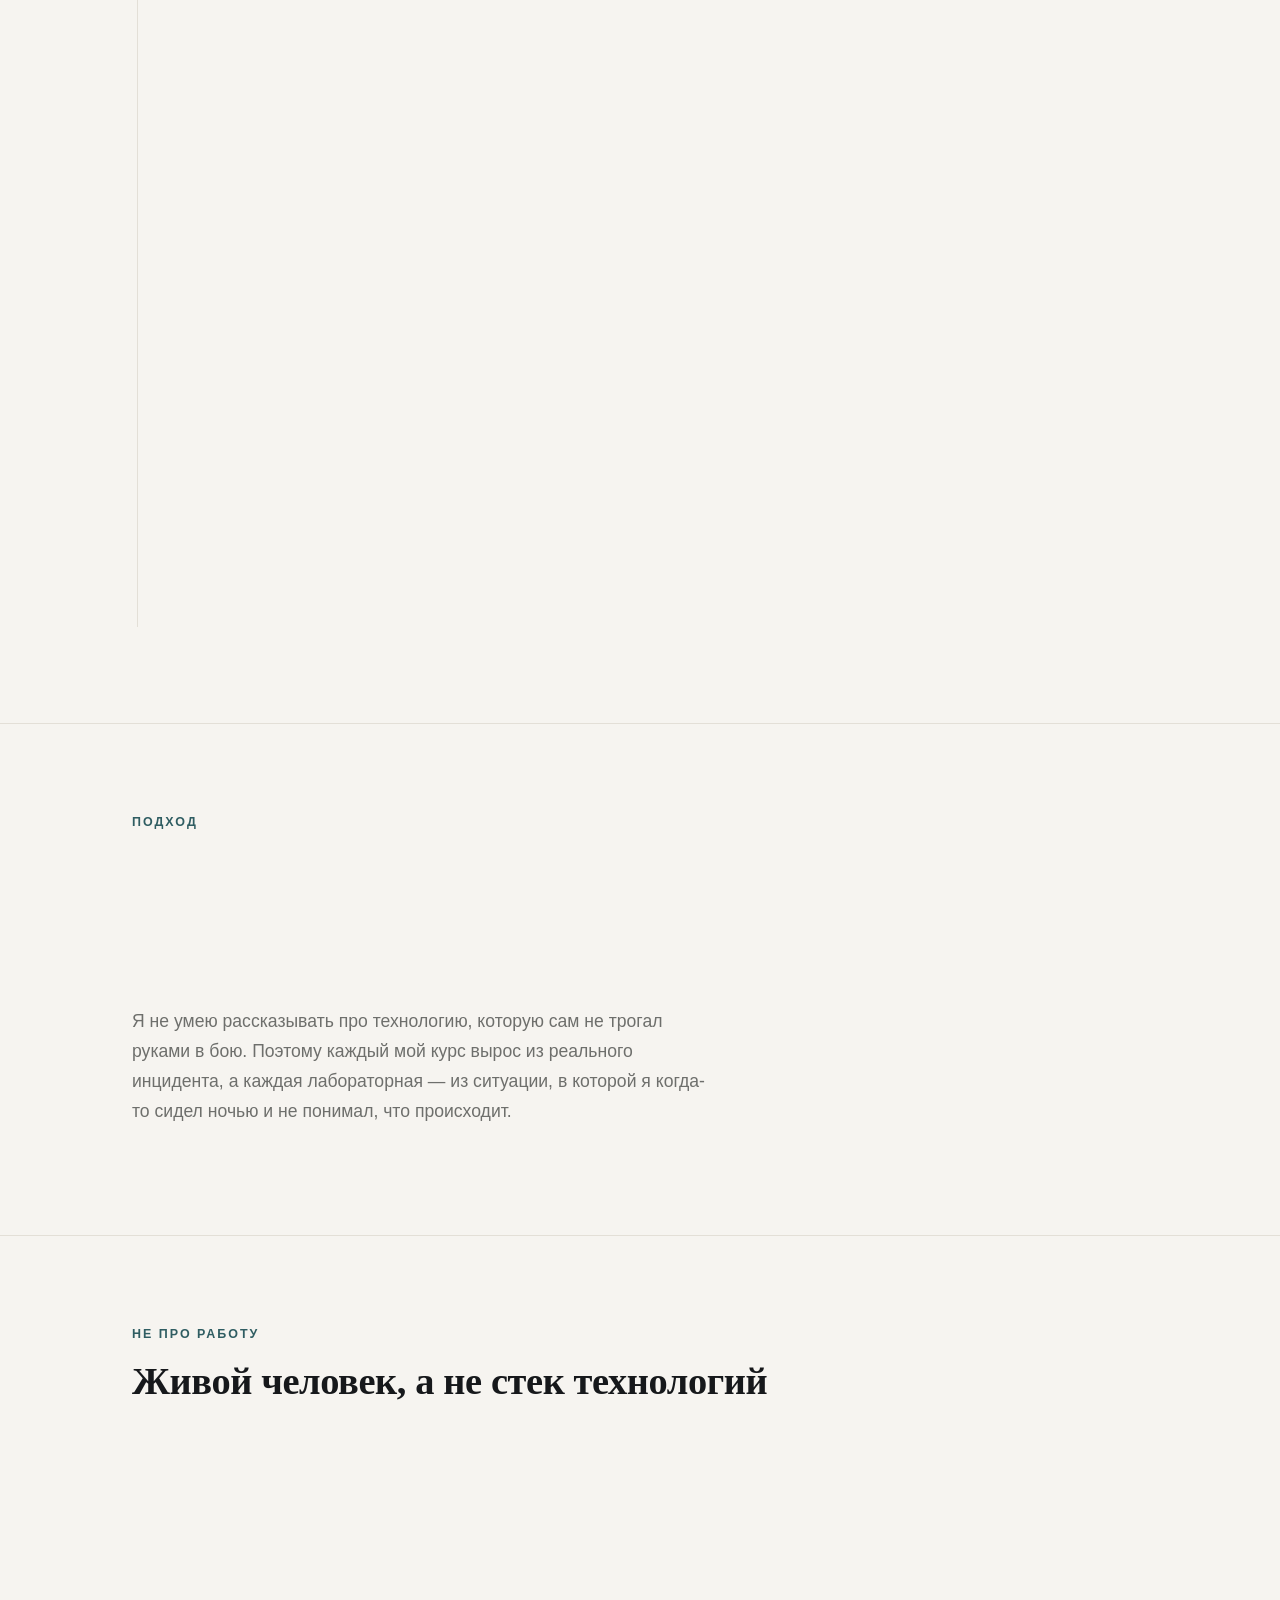
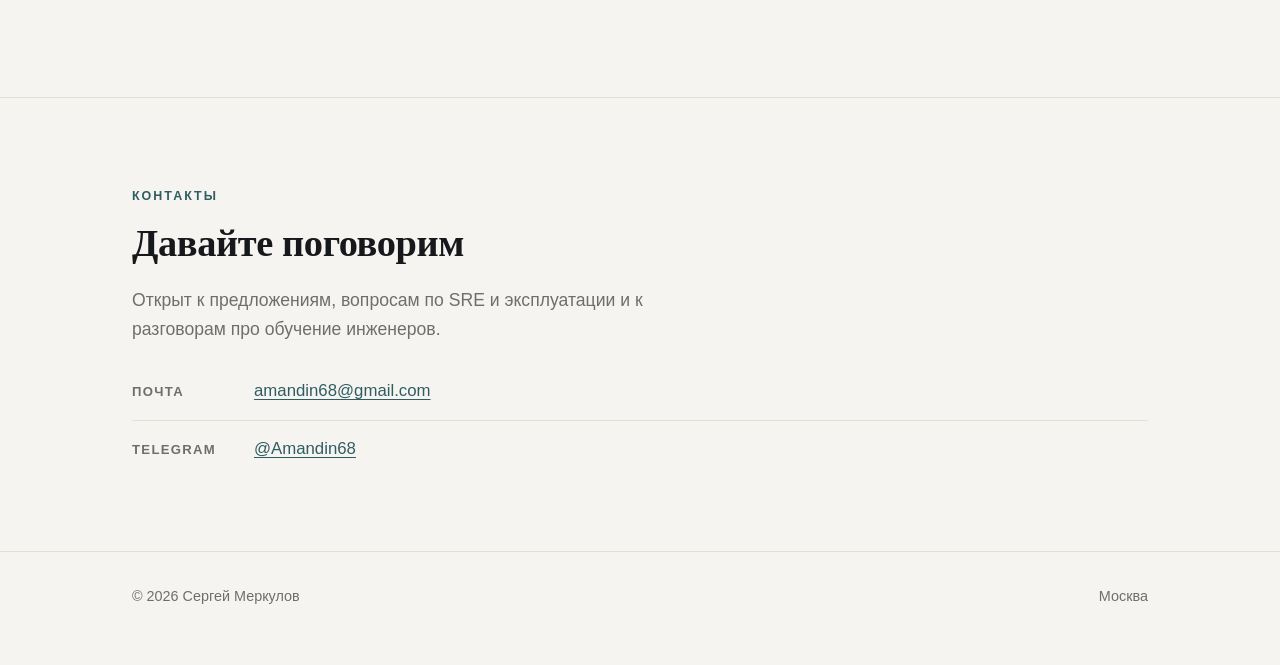
==== commit fc9a2d10: "Добавить переключатель языка RU / EN Кнопка в шапке переключает язык всей страницы без перезагрузки " ====
--- a/index.html
+++ b/index.html
@@ -12,6 +12,10 @@
   <title>Сергей Меркулов — SRE-инженер</title>
   <meta name="description" content="SRE и DevOps инженер из Москвы. 14 лет пути от техподдержки до Kubernetes. Разрабатываю технические тренинги в Лаборатории Касперского.">
 
+  <!-- Выставляет язык до отрисовки, чтобы страница не мигала русским текстом
+       у того, кто выбрал английский. Поэтому без defer. -->
+  <script src="lang-init.js"></script>
+
   <!-- Шрифты подгружаются со стороннего сервера. preconnect говорит браузеру
        открыть соединение заранее, не дожидаясь, пока дело дойдёт до CSS. -->
   <link rel="preconnect" href="https://fonts.googleapis.com">
@@ -20,16 +24,37 @@
 
   <link rel="stylesheet" href="style.css">
 </head>
-<body>
+
+<!-- Заголовок вкладки и описание для поисковиков живут в <head>, спрятать их
+     через CSS нельзя — поэтому переводы лежат здесь и подставляются скриптом. -->
+<body
+  data-title-ru="Сергей Меркулов — SRE-инженер"
+  data-title-en="Sergey Merkulov — SRE Engineer"
+  data-desc-ru="SRE и DevOps инженер из Москвы. 14 лет пути от техподдержки до Kubernetes. Разрабатываю технические тренинги в Лаборатории Касперского."
+  data-desc-en="SRE and DevOps engineer based in Moscow. Fourteen years from helpdesk to Kubernetes. Now building technical training courses at Kaspersky.">
 
 <header class="site-header">
   <div class="wrap">
-    <a class="brand" href="index.html">Сергей Меркулов</a>
-    <nav class="nav">
-      <a href="index.html" aria-current="page">Обо мне</a>
-      <a href="skills.html">Мои навыки</a>
-      <a href="now.html">Сейчас</a>
-    </nav>
+    <a class="brand" href="index.html"><span data-lang="ru">Сергей Меркулов</span><span data-lang="en">Sergey Merkulov</span></a>
+
+    <div class="header-right">
+      <nav class="nav">
+        <a href="index.html" aria-current="page">
+          <span data-lang="ru">Обо мне</span><span data-lang="en">About</span>
+        </a>
+        <a href="skills.html">
+          <span data-lang="ru">Мои навыки</span><span data-lang="en">Skills</span>
+        </a>
+        <a href="now.html">
+          <span data-lang="ru">Сейчас</span><span data-lang="en">Now</span>
+        </a>
+      </nav>
+
+      <div class="lang-switch">
+        <button type="button" data-set-lang="ru" aria-pressed="true">RU</button>
+        <button type="button" data-set-lang="en" aria-pressed="false">EN</button>
+      </div>
+    </div>
   </div>
 </header>
 
@@ -39,17 +64,32 @@
   <div class="wrap">
     <div class="hero">
       <div>
-        <p class="eyebrow">SRE · DevOps </p>
-        <h1>Инженер,<br>который объясняет</h1>
-        <p class="hero-role">Сергей Меркулов — Москва</p>
-        <p class="hero-lead">
+        <p class="eyebrow">SRE · DevOps</p>
+
+        <h1 data-lang="ru">Инженер,<br>который объясняет</h1>
+        <h1 data-lang="en">The engineer<br>who explains</h1>
+
+        <p class="hero-role" data-lang="ru">Сергей Меркулов — Москва</p>
+        <p class="hero-role" data-lang="en">Sergey Merkulov — Moscow</p>
+
+        <p class="hero-lead" data-lang="ru">
           Четырнадцать лет прошёл снизу вверх: от кабелей и стоек
           до Kubernetes и постмортемов. Сейчас превращаю этот опыт
           в курсы, по которым учатся инженеры.
         </p>
+        <p class="hero-lead" data-lang="en">
+          Fourteen years climbing the stack from the bottom up: from cables
+          and racks to Kubernetes and postmortems. Today I turn that
+          experience into courses engineers learn from.
+        </p>
+
         <div class="actions">
-          <a class="btn btn-primary" href="mailto:amandin68@gmail.com">Написать на почту</a>
-          <a class="btn btn-ghost" href="https://t.me/Amandin68" rel="noopener noreferrer">Написать в телеграм</a>
+          <a class="btn btn-primary" href="mailto:amandin68@gmail.com">
+            <span data-lang="ru">Написать на почту</span><span data-lang="en">Send an email</span>
+          </a>
+          <a class="btn btn-ghost" href="https://t.me/Amandin68" rel="noopener noreferrer">
+            <span data-lang="ru">Написать в телеграм</span><span data-lang="en">Message on Telegram</span>
+          </a>
         </div>
       </div>
 
@@ -64,19 +104,23 @@
     <div class="stats reveal">
       <div>
         <div class="stat-num">14</div>
-        <div class="stat-label">лет в инфраструктуре<br>и эксплуатации</div>
+        <div class="stat-label" data-lang="ru">лет в инфраструктуре<br>и эксплуатации</div>
+        <div class="stat-label" data-lang="en">years in infrastructure<br>and operations</div>
       </div>
       <div>
         <div class="stat-num">50+</div>
-        <div class="stat-label">инженеров обучил<br>работе с продуктом</div>
+        <div class="stat-label" data-lang="ru">инженеров обучил<br>работе с продуктом</div>
+        <div class="stat-label" data-lang="en">engineers trained<br>on the product</div>
       </div>
       <div>
         <div class="stat-num">2</div>
-        <div class="stat-label">технических курса<br>собрал с нуля</div>
+        <div class="stat-label" data-lang="ru">технических курса<br>собрал с нуля</div>
+        <div class="stat-label" data-lang="en">technical courses<br>built from scratch</div>
       </div>
       <div>
         <div class="stat-num">800</div>
-        <div class="stat-label">простаивающих CPU<br>нашёл в кластерах</div>
+        <div class="stat-label" data-lang="ru">простаивающих CPU<br>нашёл в кластерах</div>
+        <div class="stat-label" data-lang="en">idle CPUs found<br>across clusters</div>
       </div>
     </div>
   </div>
@@ -84,20 +128,33 @@
   <!-- ===== Путь ===== -->
   <section>
     <div class="wrap">
-      <p class="eyebrow">Путь</p>
-      <h2>Снизу вверх, без пропущенных ступеней</h2>
-      <p class="lead mb-48">
+      <p class="eyebrow" data-lang="ru">Путь</p>
+      <p class="eyebrow" data-lang="en">Path</p>
+
+      <h2 data-lang="ru">Снизу вверх, без пропущенных ступеней</h2>
+      <h2 data-lang="en">Bottom-up, without skipping a step</h2>
+
+      <p class="lead mb-48" data-lang="ru">
         Каждый следующий слой я осваивал, уже понимая предыдущий.
         Это даёт редкую вещь: когда что-то ломается, я знаю, на какую
         глубину нужно нырять.
       </p>
+      <p class="lead mb-48" data-lang="en">
+        I learned each layer only after understanding the one beneath it.
+        That gives me something rare: when things break, I know how deep
+        I need to dive.
+      </p>
 
       <div class="timeline">
 
         <div class="tl-item is-now reveal">
-          <div class="tl-date">2025 — сейчас</div>
-          <h3>Лаборатория Касперского · Разработка технических тренингов</h3>
-          <p>
+          <div class="tl-date" data-lang="ru">2025 — сейчас</div>
+          <div class="tl-date" data-lang="en">2025 — now</div>
+
+          <h3 data-lang="ru">Лаборатория Касперского · Разработка технических тренингов</h3>
+          <h3 data-lang="en">Kaspersky · Technical training development</h3>
+
+          <p data-lang="ru">
             Собрал с нуля курс по Kaspersky Container Security — о том, как
             встроить проверки безопасности в реальный процесс поставки ПО.
             По нему преподают в большинстве регионов мира. Второй курс —
@@ -105,50 +162,97 @@
             с лабораториями на Grafana, VictoriaMetrics и Loki. Учебные
             среды разворачиваю через Terraform в AWS и VMware.
           </p>
+          <p data-lang="en">
+            Built a course on Kaspersky Container Security from scratch —
+            about embedding security checks into a real software delivery
+            pipeline. It is now taught across most regions of the world.
+            The second course covers troubleshooting OSMP, a Kubernetes-based
+            microservice platform, with labs on Grafana, VictoriaMetrics
+            and Loki. I provision the training environments with Terraform
+            on AWS and VMware.
+          </p>
         </div>
 
         <div class="tl-item reveal">
           <div class="tl-date">2022 — 2025</div>
-          <h3>Ecom.tech · SRE / DevOps</h3>
-          <p>
+
+          <h3 data-lang="ru">Ecom.tech · SRE / DevOps</h3>
+          <h3 data-lang="en">Ecom.tech · SRE / DevOps</h3>
+
+          <p data-lang="ru">
             Отвечал за надёжность: разбор инцидентов и поиск корневых причин,
             постмортемы, Incident и Problem Management, error budget.
             Переписал алертинг для Postgres, Kubernetes, Linux и HAProxy —
             нагрузка на поддержку упала вдвое. Спланировал и провёл миграцию
             основного API-gateway с Docker Compose на Kubernetes.
           </p>
+          <p data-lang="en">
+            Owned reliability: incident analysis and root cause investigation,
+            postmortems, incident and problem management, error budgets.
+            Rewrote alerting for Postgres, Kubernetes, Linux and HAProxy,
+            which cut the load on support in half. Planned and delivered the
+            migration of the main API gateway from Docker Compose
+            to Kubernetes.
+          </p>
         </div>
 
         <div class="tl-item reveal">
           <div class="tl-date">2021 — 2022</div>
-          <h3>ВТБ · Эксперт по системам хранения</h3>
-          <p>
+
+          <h3 data-lang="ru">ВТБ · Эксперт по системам хранения</h3>
+          <h3 data-lang="en">VTB Bank · Storage systems expert</h3>
+
+          <p data-lang="ru">
             СХД Hitachi и Huawei, объектное хранение на Hitachi Content
             Platform, отказоустойчивые репликационные кластеры,
             SAN-фабрики Brocade. Мониторинг через SNMP и REST API.
           </p>
+          <p data-lang="en">
+            Hitachi and Huawei storage arrays, object storage on Hitachi
+            Content Platform, fault-tolerant replication clusters, Brocade
+            SAN fabrics. Monitoring over SNMP and REST API.
+          </p>
         </div>
 
         <div class="tl-item reveal">
           <div class="tl-date">2018 — 2021</div>
-          <h3>iCore, Техносерв · Инженер</h3>
-          <p>
+
+          <h3 data-lang="ru">iCore, Техносерв · Инженер</h3>
+          <h3 data-lang="en">iCore, Technoserv · Engineer</h3>
+
+          <p data-lang="ru">
             Пусконаладка на площадке заказчика: Hitachi VSP, IBM Power,
             SAN-директоры Brocade. Там, где ошибка стоит дорого,
             а гуглить некогда. Тогда же начал проводить внутренние
             семинары для коллег — первый опыт передачи знаний.
           </p>
+          <p data-lang="en">
+            On-site commissioning at customer facilities: Hitachi VSP,
+            IBM Power, Brocade SAN directors. The kind of work where
+            a mistake is expensive and there is no time to look things up.
+            This is also where I started running internal workshops
+            for colleagues — my first experience of teaching.
+          </p>
         </div>
 
         <div class="tl-item reveal">
           <div class="tl-date">2011 — 2018</div>
-          <h3>Начало · Техподдержка и системное администрирование</h3>
-          <p>
+
+          <h3 data-lang="ru">Начало · Техподдержка и системное администрирование</h3>
+          <h3 data-lang="en">The beginning · Helpdesk and system administration</h3>
+
+          <p data-lang="ru">
             Сборка машин, локальные сети, VPN между филиалами, сотня
             пользователей, которым нужно, чтобы всё просто работало.
             Базовое понимание, что под любой абстракцией лежит железо —
             и оно ломается.
           </p>
+          <p data-lang="en">
+            Building machines, local networks, VPN links between branch
+            offices, a hundred users who simply need things to work. This is
+            where I learned that underneath every abstraction there is
+            physical hardware — and it breaks.
+          </p>
         </div>
 
       </div>
@@ -158,37 +262,60 @@
   <!-- ===== Принципы ===== -->
   <section class="section-line">
     <div class="wrap">
-      <p class="eyebrow">Подход</p>
-      <blockquote class="quote reveal">
+      <p class="eyebrow" data-lang="ru">Подход</p>
+      <p class="eyebrow" data-lang="en">Approach</p>
+
+      <blockquote class="quote reveal" data-lang="ru">
         Хорошее объяснение начинается с честности: сначала показать,
         как ломается, и только потом — почему чинится именно так.
       </blockquote>
-      <p class="lead mt-32">
+      <blockquote class="quote reveal" data-lang="en">
+        A good explanation starts with honesty: first show how it breaks,
+        and only then why it is fixed this particular way.
+      </blockquote>
+
+      <p class="lead mt-32" data-lang="ru">
         Я не умею рассказывать про технологию, которую сам не трогал руками
         в бою. Поэтому каждый мой курс вырос из реального инцидента,
         а каждая лабораторная — из ситуации, в которой я когда-то сидел
         ночью и не понимал, что происходит.
       </p>
+      <p class="lead mt-32" data-lang="en">
+        I cannot teach a technology I have never touched under real pressure.
+        That is why every course of mine grew out of an actual incident, and
+        every lab out of a situation where I once sat through the night
+        without understanding what was going on.
+      </p>
     </div>
   </section>
 
   <!-- ===== Личное ===== -->
   <section class="section-line">
     <div class="wrap">
-      <p class="eyebrow">Не про работу</p>
-      <h2 class="mb-36">Живой человек, а не стек технологий</h2>
+      <p class="eyebrow" data-lang="ru">Не про работу</p>
+      <p class="eyebrow" data-lang="en">Beyond work</p>
+
+      <h2 class="mb-36" data-lang="ru">Живой человек, а не стек технологий</h2>
+      <h2 class="mb-36" data-lang="en">A person, not a technology stack</h2>
+
       <div class="grid">
         <div class="card reveal">
-          <h3>Футбол</h3>
-          <p>Лучший способ выгрузить голову после недели разборов инцидентов.</p>
+          <h3 data-lang="ru">Футбол</h3>
+          <h3 data-lang="en">Football</h3>
+          <p data-lang="ru">Лучший способ выгрузить голову после недели разборов инцидентов.</p>
+          <p data-lang="en">The best way to clear my head after a week of incident reviews.</p>
         </div>
         <div class="card reveal">
-          <h3>Кожа</h3>
-          <p>Делаю изделия из натуральной кожи. Руками, медленно, без единого YAML-файла.</p>
+          <h3 data-lang="ru">Кожа</h3>
+          <h3 data-lang="en">Leather</h3>
+          <p data-lang="ru">Делаю изделия из натуральной кожи. Руками, медленно, без единого YAML-файла.</p>
+          <p data-lang="en">I make things out of natural leather. By hand, slowly, without a single YAML file.</p>
         </div>
         <div class="card reveal">
-          <h3>Учиться и учить</h3>
-          <p>Постоянно учусь сам и помогаю учиться другим — оставаясь при этом обычным живым человеком.</p>
+          <h3 data-lang="ru">Учиться и учить</h3>
+          <h3 data-lang="en">Learning and teaching</h3>
+          <p data-lang="ru">Постоянно учусь сам и помогаю учиться другим — оставаясь при этом обычным живым человеком.</p>
+          <p data-lang="en">I keep learning and help others learn — while staying an ordinary human being.</p>
         </div>
       </div>
     </div>
@@ -197,15 +324,25 @@
   <!-- ===== Контакты ===== -->
   <section class="section-line">
     <div class="wrap">
-      <p class="eyebrow">Контакты</p>
-      <h2>Давайте поговорим</h2>
-      <p class="lead mb-32">
+      <p class="eyebrow" data-lang="ru">Контакты</p>
+      <p class="eyebrow" data-lang="en">Contacts</p>
+
+      <h2 data-lang="ru">Давайте поговорим</h2>
+      <h2 data-lang="en">Let’s talk</h2>
+
+      <p class="lead mb-32" data-lang="ru">
         Открыт к предложениям, вопросам по SRE и эксплуатации
         и к разговорам про обучение инженеров.
       </p>
+      <p class="lead mb-32" data-lang="en">
+        Open to opportunities, questions about SRE and operations,
+        and conversations about training engineers.
+      </p>
+
       <ul class="contact-list">
         <li>
-          <span class="contact-kind">Почта</span>
+          <span class="contact-kind" data-lang="ru">Почта</span>
+          <span class="contact-kind" data-lang="en">Email</span>
           <a href="mailto:amandin68@gmail.com">amandin68@gmail.com</a>
         </li>
         <li>
@@ -224,7 +361,8 @@
 <footer class="site-footer">
   <div class="wrap">
     <span>© 2026 Сергей Меркулов</span>
-    <span>Москва</span>
+    <span data-lang="ru">Москва</span>
+    <span data-lang="en">Moscow</span>
   </div>
 </footer>
 
--- a/style.css
+++ b/style.css
@@ -125,7 +125,50 @@
   text-decoration: none;
 }
 
+.header-right { display: flex; align-items: center; gap: 24px; }
+
 .nav { display: flex; gap: 28px; font-size: 0.93rem; }
+
+/* --- Переключатель языка -------------------------------------------------
+   Две кнопки в одной рамке. Активный язык залит акцентом.                 */
+
+.lang-switch {
+  display: inline-flex;
+  border: 1px solid var(--line);
+  border-radius: 999px;
+  overflow: hidden;
+}
+
+.lang-switch button {
+  font: inherit;
+  font-size: 0.8rem;
+  font-weight: 600;
+  letter-spacing: 0.06em;
+  color: var(--muted);
+  background: transparent;
+  border: 0;
+  padding: 5px 12px;
+  cursor: pointer;
+  transition: background .2s, color .2s;
+}
+
+.lang-switch button:hover { color: var(--ink); }
+
+/* aria-pressed говорит и программам чтения с экрана, и нам: кнопка нажата.
+   Стиль вешаем на тот же атрибут, чтобы вид и смысл не разъезжались.      */
+.lang-switch button[aria-pressed="true"] {
+  background: var(--accent);
+  color: var(--paper);
+}
+
+/* --- Две языковые версии в одном файле ------------------------------------
+   Русский виден по умолчанию — даже если скрипт не отработает. Английский
+   показывается, только когда на <html> стоит lang="en".                   */
+
+[data-lang="en"] { display: none; }
+
+html[lang="en"] [data-lang="en"] { display: revert; }
+html[lang="en"] [data-lang="ru"] { display: none; }
 
 .nav a {
   color: var(--muted);
